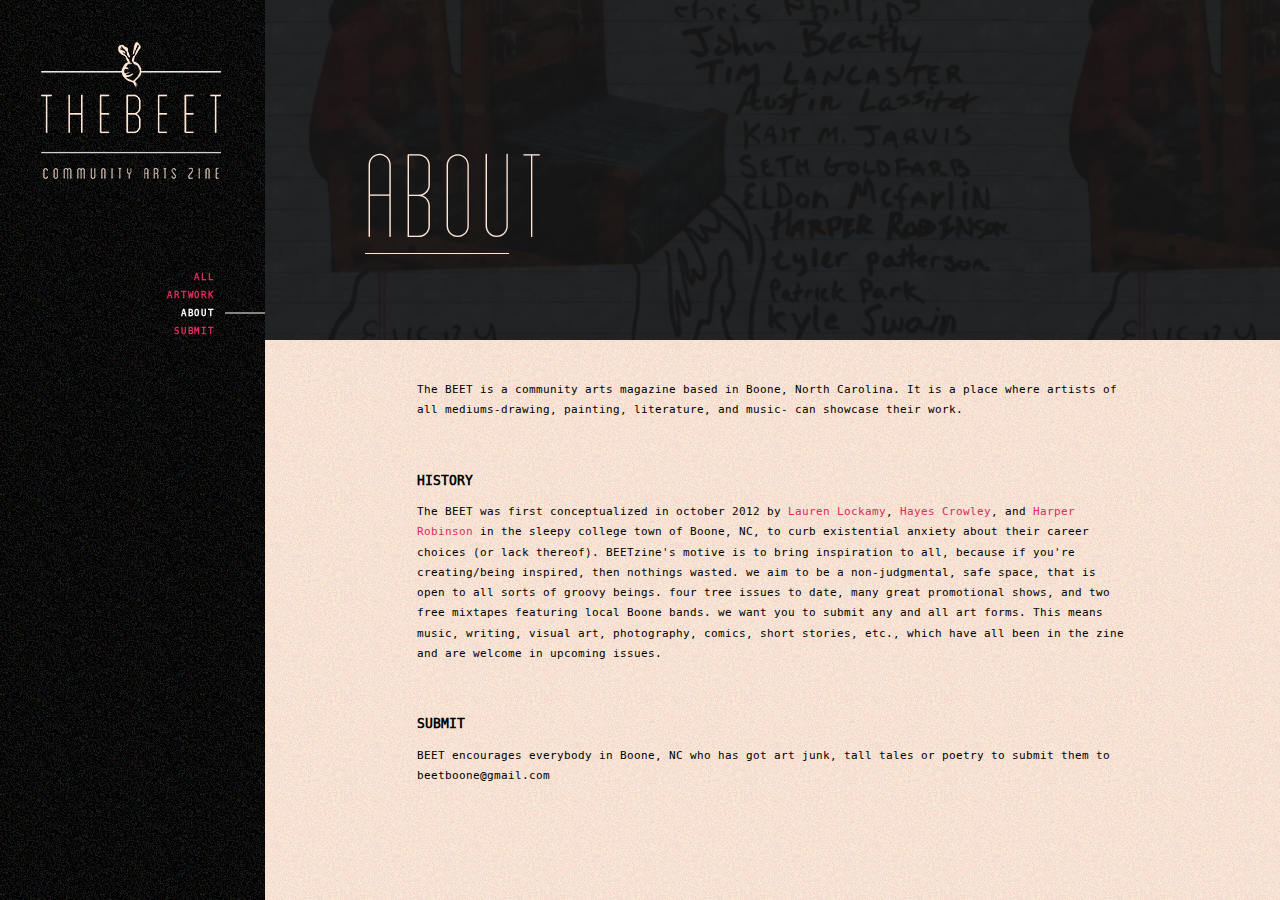
==== about.html @ a44f3ac5 "Improving class names" ====
<!DOCTYPE html>
<html lang="en">
	<head>
		<meta charset="utf-8">
		<meta http-equiv="x-ua-compatible" content="ie=edge">
		<meta name="viewport" content="width=device-width, initial-scale=1">
		<title>BEET - About</title>
		<link rel="stylesheet" href="css/normalize.css">
		<link rel="stylesheet" href="css/main.css">
	</head>
	<body>
		<header id="header">
			<div id="logo">
				<a href="index.html">
				<img src="images/logo.png">
				</a>
			</div>
			<nav>
				<ul>
					<li><a href="index.html">ALL</a></li>
					<li><a href="artwork.html">ARTWORK</a></li>
					<li class="active" ><a href="about.html">ABOUT</a></li>
					<li><a href="submit.html">SUBMIT</a></li>
				</ul>
			</nav>
		</header>
		<div id="content">
			<div class="content-header">
				<h1>about</h1>
			</div>
			<div class="main-content">
				<div class="content-about">
					<p>The BEET is a community arts magazine based in Boone, North Carolina. It is a place where artists of all mediums-drawing, painting, literature, and music- can showcase their work.</p>
					<h3>history</h3>
					<p>The BEET was first conceptualized in october 2012 by <span>Lauren Lockamy</span>, <span>Hayes Crowley</span>, and <span>Harper Robinson</span> in the sleepy college town of Boone, NC, to curb existential anxiety about their career choices (or lack thereof). BEETzine's motive is to bring inspiration to all, because if you're creating/being inspired, then nothings wasted. we aim to be a non-judgmental, safe space, that is open to all sorts of groovy beings. four tree issues to date, many great promotional shows, and two free mixtapes featuring local Boone bands. we want you to submit any and all art forms. This means music, writing, visual art, photography, comics, short stories, etc., which have all been in the zine and are welcome in upcoming issues.</p>
					<h3>submit</h3>
					<p>BEET encourages everybody in Boone, NC who has got art junk, tall tales or poetry to submit them to beetboone@gmail.com</p>
				</div>
			</div>
		</div>
		<div class="clearBoth"></div>
		<script src="https://ajax.googleapis.com/ajax/libs/jquery/1.11.3/jquery.min.js"></script>
        <script>window.jQuery || document.write('<script src="javascript/jquery.js"><\/script>')</script>
		<script type="text/javascript" src="javascript/project.js"></script>
	</body>
</html>
---- css/main.css ----
/**
*
*CONTENTS
*
*-----Standard-----
*
*General Styles
*
*Header and Navigation
*
*Content
*
*Footer
*
*Index.html
*
*Artwork.html
*
*About.html
*
*Contact.html
*
*-----Responsive-----
*
**/




/*---------- #Standard ----------*/


/*-------------------------*\
    #GENERAL-STYLES
\*-------------------------*/

* {
    box-sizing: border-box;
}


@font-face {
    font-family: 'bitstream_vera_sans_monoroman';
    src: url('../fonts/bitstreamverasansmono_roman_macroman/VeraMono-webfont.eot');
    src: url('../fonts/bitstreamverasansmono_roman_macroman/VeraMono-webfont.eot?#iefix') format('embedded-opentype'),
         url('../fonts/bitstreamverasansmono_roman_macroman/VeraMono-webfont.woff') format('woff'),
         url('../fonts/bitstreamverasansmono_roman_macroman/VeraMono-webfont.ttf') format('truetype'),
         url('../fonts/bitstreamverasansmono_roman_macroman/VeraMono-webfont.svg#bitstream_vera_sans_monoroman') format('svg');
    font-weight: normal;
    font-style: normal;
}

@font-face {
    font-family: 'blanch_condensed_light';
    src: url('../fonts/blanch_condensed_light.otf');
    font-weight: normal;
    font-style: normal;
}

html, body {
    height: 100%;
    font-family: "bitstream_vera_sans_monoroman";
    font-size: 62.5%;
    margin: 0;
    padding: 0;
}

body {
    background: url(../images/background2.png);
}

a {
    text-decoration: none;
    color: #db2c5e;
    -webkit-transition: color .5s ease;
    -moz-transition: color .5s ease;
    -o-transition: color .5s ease;
    transition: color .5s ease;
    font-weight: bold;
}

a:hover {
    color: #ffe6d7;

}
/*-------------------------*\
    #HEADER and NAVIGATION
\*-------------------------*/


header {
    background: url(../images/background.png);
    float: left;
    height: 100%;
    position: fixed;
    width: 265px;
}

header a  {
    color: rgb(219, 44, 94);
    text-decoration: none;
}

#logo {
    margin: 40px 30px 30px 30px;
}

header nav {
    height: 100%;

}

header ul {
    margin: 70px 0;
    padding: 0;

}

header li {
    clear: both;
    float: right;
    height: 18px;
    list-style: none;
    letter-spacing: 0.3em;
    margin: 0;
    overflow: hidden;
    text-align: right;
    width: 150px;
    -webkit-transform: translateZ(0);

}

header li a {
    display: block;
    float: left;
    position: relative;
    text-decoration: none;
    top: 50%;
    width: 100px;
    font-size: 1.5em;
    -webkit-transform: translateY(-50%);
    -moz-transform: translateY(-50%);
    transform: translateY(-50%);

}
header li a:after {
    content: "";
    position: absolute;
    width: 100%;
    height: 1px;
    top: 50%;
    left: 50%;
    transform: translateY(-50%);
    background: #fff;
    -webkit-transform: translateX(100%);
    -moz-transform: translateX(100%);
    transform: translateX(100%);
    -webkit-transition: all 0.3s ease-in-out 0s;
    transition: all 0.3s ease-in-out 0s;
}

header li:hover a:after  {
    -webkit-transform: translateX(60%);
    -moz-transform: translateX(60%);
    transform: translateX(60%);
}

.active a {
    color: #fff;
}

.active a:after {
    -webkit-transform: translateX(60%);
    transform: translateX(60%);
}
/*-------------------------*\
    #CONTENT
\*-------------------------*/

#content {
    float: right;
    height: 100%;
    position: relative;
    overflow: auto;
}

#content .content-header {
    width: 100%;
    height: 340px;
    background-image: url("../images/marquee.png");
}

#content .content-header h1 {
    margin: 0px;
    padding: 0px;
    font-family: 'blanch_condensed_light';
    display: inline-block;
    font-weight: normal;
    font-size: 20em;
    color: #ffe6d7;
    position: absolute;
    top: 150px;
    left: 100px;
    line-height: .75em;
    padding-bottom: 10px;
}

#content .content-header h1:after {
    content: "";
    position: absolute;
    width: 77%;
    height: 1px;
    bottom: 0;
    left: 0;
    background: #ffe6d7;
}

#content .main-content {
    position: absolute;
    top: 340px;
    bottom: 0;
    left: 0;
    width: 100%;
}

/*-------------------------*\
    #FOOTER
\*-------------------------*/                
    

/*-------------------------*\
    #INDEX.html
\*-------------------------*/
.content__index {
    width: 80%; 
    margin: 0 auto;
}

.preview {
    width: 100%;
    height: 500px;
    overflow: hidden;
    position: relative;
    padding: 20px;
}

.preview h1 {
    position: absolute;
    top: 20px;
    left: 20px;
    color: #fff;
    font-size: 5em;
    background: rgba(219, 44, 94, .7);
    text-transform: uppercase;
    letter-spacing: 3px;
}

.preview-img {
    overflow: hidden;
}

.recent-submissions {
    width: 60%;
    padding: 20px 0 20px 20px;
    display: inline-block;
}

.recent-submissions h1 {
    font-size: 3.5em;
    text-transform: uppercase;
    letter-spacing: 2px;
    border-bottom: 2px solid #000;
    display: inline-block;
    margin: 0 0 10px 0;
}

.submission {
    overflow: hidden;
    width: 100%;
    margin-bottom: 20px;
}

.submission-img {
    height: 350px;
    width: 100%;
    overflow: hidden;
}

.type {
    font-size: 3em;
    text-transform: uppercase;
    border-right: 2px solid rgb(219, 44, 94);
    display: inline-block;
    margin-top: 10px;
    padding-right: 10px;
}

.date {
    display: inline-block;
    font-size: 2em;

    text-transform: uppercase;
}

.submission-text p {
    font-size: 2em;

}

.recent-featured {
    width: 30%;

    display: inline-block;
    position: relative;
    float: right;
    margin: 20px 20px 0 0;
    border-left: 1px solid #000;
    padding-left: 5px;
}

.recent-featured h1 {
    text-transform: uppercase;
    letter-spacing: 1px;
    font-size: 3em;
    color: rgb(219, 44, 94);
    border-bottom: 1px solid rgb(219, 44, 94);
    display: inline-block;

}

.featured {
    width: 100%;
    height: 300px;
    overflow: hidden;
    margin-bottom: 30px;
}

.featured-img {
    width: 100%;
    height: 150px;
    overflow: hidden;
}

.featured-text {
    width: 100%;
    height: 150px;
    font-size: 1.8em;

}

/*-------------------------*\
    #ARTWORK.html
\*-------------------------*/

.tile-container {
    width: 100%;
    overflow: hidden;
    padding: 20px;
    position: relative;
}



.content-title {
    width: 25%;
    padding-bottom: 32%;
    float: left;
    position: relative;
    overflow: hidden;
    margin-bottom: 2%;
}

.ex {
    position: absolute;
    top: 0;
    right: 0;
    left: 0;
    bottom: 0;
    margin: 10px;
    background: #000;
}

.tile-img {
    width: 100%;
    height: 80%;
    background: url(../images/tile.JPG) center;
    position: absolute;
    background-size: cover;
    -webkit-transform: translateZ(0);
}

.overlay {
    position: absolute;
    top: 0;
    right: 0;
    bottom: 0;
    left: 0;
    background: #000;
    opacity: 0;
    transition: all .3s ease-in-out;
}
.tile-img a {
    position: absolute;
    top: 0;
    right: 0;
    bottom: 0;
    left: 0;
    color: #fff;
}

.tile-img span {
    position: absolute;
    top: 50%;
    left: 50%;
    -webkit-transform: translate(-50%, -50%);
    transform: translate(-50%, -50%);
    visibility: hidden;
    padding: 8px;
    font-size: 2em;
    text-transform: uppercase;
    font-weight: 100;
}

.tile-img span:before {
    content: "";
    position: absolute;
    width: 100%;
    height: 1px;
    bottom: 0;
    left: 0;
    background: #fff;
    visibility: hidden;
    -webkit-transform: scaleX(0);
    transform: scaleX(0);
    -webkit-transition: all 0.3s ease-in-out 0s;
    transition: all 0.3s ease-in-out 0s;
}


.tile-img:hover .overlay {
    opacity: .7;
}

.tile-img:hover  span {
    visibility: visible;
}

.tile-img:hover span:before {
    visibility: visible;
    -webkit-transform: scaleX(.5);
    transform: scaleX(.5);
}

.tile-text {
    width: 100%;
    height: 20%;
    position: absolute;
    bottom: 0;
}

.text-box {
    width: 80%;
    overflow: hidden;
    position: absolute;
    top: 50%;
    left: 50%;
    -webkit-transform: translate(-50%, -50%);
    transform: translate(-50%, -50%);
    margin: 0 auto;

}

.tile-text p {
    letter-spacing: .2em;
    text-transform: uppercase;
}

.tile-text .title {
    color: #db2c5e;
    margin: 0;
}

.tile-text .date {
    color: #ffe6d7;
}

.tile-text .title:after {
    content: "";
    position: absolute;
    width: 30%;
    height: 1px;
    bottom: 0;
    left: 0;
    background: #ffe6d7;
}
/*-------------------------*\
    #ARTPAGE.html
\*-------------------------*/



/*-------------------------*\
    #ABOUT.html
\*-------------------------*/
 
 .content-about {
    width: 70%;
    margin: 40px auto;  
    line-height: 1.8em;
    font-size: 1.8em;
 }

.content-about p {
    margin-bottom: 50px;
}

.content-about p span {
    color: rgb(219, 44, 94);
}
.content-about h3 {
    text-transform: uppercase;
    margin: 0;
}



/*-------------------------*\
    #SUBMIT.html
\*-------------------------*/

.content-submit {
    width: 70%;
    margin: 40px auto;  
    line-height: 1.8em;
    font-size: 1.8em;
    display: block
}

fieldset {
    margin:0 auto;
    width: 235px;
}
legend {
    font-weight:bold;
    font-size:125%;
}
form div.row {
    margin-bottom: 8px;
}
label {
    display: block;
    font-weight:bold;
}
input[type=text],input[type=email] {
    display:block;
    width: 400px;
}

textarea {
    width: 400px;
    height:200px;
}
/*---------- #Responsive ----------*/


@media screen and (max-width: 1270px) {

    header {
        z-index: 4;
    }

    .content-title {
        width: 33.3%;
        padding-bottom: 40%;
    }

    #content {
        /*height: auto;*/
    }
}


@media screen and (max-width: 1050px) {
    #content {
        width: 100% !important;
    }


    header {
        height: 200px;
        width: 100%;
        background: transparent;
        position: relative;
        background: url(../images/marquee.png);
        display: block;
    }

    #logo {
        margin: 0;
    }

    #logo img {
        display: block;
        margin: 0 auto;
    }

    header nav {
        display: inline-block;
        height: auto;
        width: 100%;
        text-align: center;
        padding: 10px;
    }

    header nav ul {
        display: inline;
    }

    header nav li {
        clear: none;
        width: 25%;
        margin: 0;
        padding: 0;
        position: relative;
        float: left;
    }

    nav li a {
        width: auto;
        position: absolute;
        top: 50%;
        left: 50%;
        transform: translate(-50%, -50%);
        padding-bottom: 5px;
    }

    .active a:after {
        -webkit-transform: scaleX(100%);
                transform: scaleX(100%);
        -webkit-transform: translateX(0);
                transform: translateX(0);
    }

    header li a:after {
        content: "";
        position: absolute;
        width: 100%;
        height: 1px;
        bottom: 0;
        left: 0;
        top: auto;
        background: #fff;
        -webkit-transform: scaleX(0);
        transform: scaleX(0);
        -webkit-transition: all 0.3s ease 0s;
        transition: all 0.3s ease 0s;
    }

    header li:hover a:after {
        -webkit-transform: scaleX(1);
        transform: scaleX(1);
    }

    #content {
        width: 100%;
        overflow: visible;
        height: auto;
    }

    #content .content-header {
        display: none;
    }

    #content .main-content {
        position: relative;
        top: 0;
    }
    #content .content-header h1 {
        display: none;
    }
    .content-title {
    }


}


@media screen and (max-width: 750px) {

    .content-title {
        width: 50%;
        padding-bottom: 60%;
    }
}

@media screen and (max-width: 700px) {
    .recent-submissions {
        padding: 20px;
        width: 100%;
    }
    .recent-featured {
        display: none;
    }
}


@media screen and (max-width: 520px) {
    .content-title {
        width: 100%;
        padding-bottom: 120%;
    }
}

@media screen and (max-width: 420px) {
    form {
        width: 90%;
        margin: 0 auto;
        padding: 0;
    }

    fieldset {
        width: 100%;
        overflow: hidden;
    }

    input[type=text],input[type=email] {
        display:block;
        width: 100%;
    }

    textarea {
        width: 100%;
        height:100px;
    }

    input[type=submit] {
        width: 100px;
    }
}
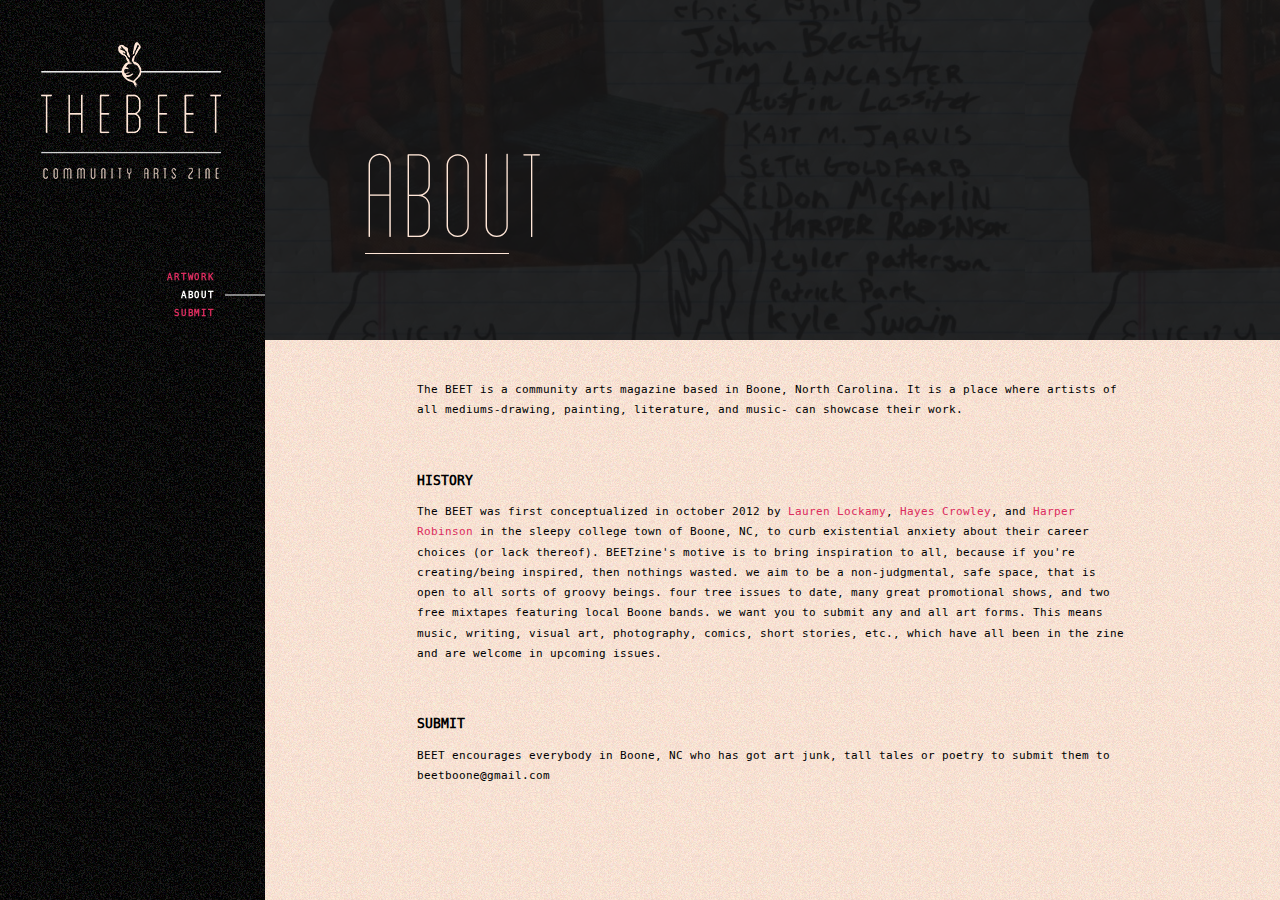
==== commit 3560c469: "Making home page the artwork page" ====
--- a/about.html
+++ b/about.html
@@ -17,16 +17,15 @@
 			</div>
 			<nav>
 				<ul>
-					<li><a href="index.html">ALL</a></li>
-					<li><a href="artwork.html">ARTWORK</a></li>
-					<li class="active" ><a href="about.html">ABOUT</a></li>
-					<li><a href="submit.html">SUBMIT</a></li>
+					<li><a href="index.html">Artwork</a></li>
+					<li class="active"><a href="about.html">About</a></li>
+					<li><a href="submit.html">Submit</a></li>
 				</ul>
 			</nav>
 		</header>
 		<div id="content">
 			<div class="content-header">
-				<h1>about</h1>
+				<h1>About</h1>
 			</div>
 			<div class="main-content">
 				<div class="content-about">
--- a/css/main.css
+++ b/css/main.css
@@ -1,740 +1,602 @@
 /**
-*
-*CONTENTS
-*
-*-----Standard-----
-*
-*General Styles
-*
-*Header and Navigation
-*
-*Content
-*
-*Footer
-*
-*Index.html
-*
-*Artwork.html
-*
-*About.html
-*
-*Contact.html
-*
-*-----Responsive-----
-*
-**/
-
-
-
-
-/*---------- #Standard ----------*/
-
-
-/*-------------------------*\
-    #GENERAL-STYLES
-\*-------------------------*/
-
+ * Table of Contents
+ *
+ * 1.0 - General
+ * 2.0 - Header
+ * 3.0 - Content
+ * 4.0 - Footer
+ * 5.0 - Home
+ * 6.0 - Artwork
+ * 7.0 - About
+ * 8.0 - Contact
+ * 9.0 - Responsive
+ */
+
+/**
+ * 1.0 - General
+ */
 * {
-    box-sizing: border-box;
-}
-
-
+	box-sizing: border-box;
+}
 @font-face {
-    font-family: 'bitstream_vera_sans_monoroman';
-    src: url('../fonts/bitstreamverasansmono_roman_macroman/VeraMono-webfont.eot');
-    src: url('../fonts/bitstreamverasansmono_roman_macroman/VeraMono-webfont.eot?#iefix') format('embedded-opentype'),
-         url('../fonts/bitstreamverasansmono_roman_macroman/VeraMono-webfont.woff') format('woff'),
-         url('../fonts/bitstreamverasansmono_roman_macroman/VeraMono-webfont.ttf') format('truetype'),
-         url('../fonts/bitstreamverasansmono_roman_macroman/VeraMono-webfont.svg#bitstream_vera_sans_monoroman') format('svg');
-    font-weight: normal;
-    font-style: normal;
-}
-
+	font-family: 'bitstream_vera_sans_monoroman';
+	src: url('../fonts/bitstreamverasansmono_roman_macroman/VeraMono-webfont.eot');
+	src: url('../fonts/bitstreamverasansmono_roman_macroman/VeraMono-webfont.eot?#iefix') format('embedded-opentype'),
+	     url('../fonts/bitstreamverasansmono_roman_macroman/VeraMono-webfont.woff') format('woff'),
+	     url('../fonts/bitstreamverasansmono_roman_macroman/VeraMono-webfont.ttf') format('truetype'),
+	     url('../fonts/bitstreamverasansmono_roman_macroman/VeraMono-webfont.svg#bitstream_vera_sans_monoroman') format('svg');
+	font-weight: normal;
+	font-style: normal;
+}
 @font-face {
-    font-family: 'blanch_condensed_light';
-    src: url('../fonts/blanch_condensed_light.otf');
-    font-weight: normal;
-    font-style: normal;
-}
-
-html, body {
-    height: 100%;
-    font-family: "bitstream_vera_sans_monoroman";
-    font-size: 62.5%;
-    margin: 0;
-    padding: 0;
-}
-
+	font-family: 'blanch_condensed_light';
+	font-style: normal;
+	font-weight: normal;
+	src: url('../fonts/blanch_condensed_light.otf');
+}
+html,
 body {
-    background: url(../images/background2.png);
-}
-
+	font-family: "bitstream_vera_sans_monoroman";
+	font-size: 62.5%;
+	height: 100%;
+	margin: 0;
+	padding: 0;
+}
+body {
+	background: url(../images/background2.png);
+}
 a {
-    text-decoration: none;
-    color: #db2c5e;
-    -webkit-transition: color .5s ease;
-    -moz-transition: color .5s ease;
-    -o-transition: color .5s ease;
-    transition: color .5s ease;
-    font-weight: bold;
-}
-
+	color: #db2c5e;
+	font-weight: bold;
+	text-decoration: none;
+	-webkit-transition: color .5s ease;
+	-moz-transition: color .5s ease;
+	-o-transition: color .5s ease;
+	transition: color .5s ease;
+}
 a:hover {
-    color: #ffe6d7;
-
-}
-/*-------------------------*\
-    #HEADER and NAVIGATION
-\*-------------------------*/
-
-
+	color: #ffe6d7;
+}
+
+/**
+ * 2.0 - Header
+ */
 header {
-    background: url(../images/background.png);
-    float: left;
-    height: 100%;
-    position: fixed;
-    width: 265px;
-}
-
-header a  {
-    color: rgb(219, 44, 94);
-    text-decoration: none;
-}
-
+	background: url(../images/background.png);
+	height: 100%;
+	float: left;
+	position: fixed;
+	width: 265px;
+}
+header a {
+	color: rgb(219, 44, 94);
+	text-decoration: none;
+	text-transform: uppercase;
+}
 #logo {
-    margin: 40px 30px 30px 30px;
-}
-
+	margin: 40px 30px 30px 30px;
+}
 header nav {
-    height: 100%;
-
-}
-
+	height: 100%;
+}
 header ul {
-    margin: 70px 0;
-    padding: 0;
-
-}
-
+	margin: 70px 0;
+	padding: 0;
+}
 header li {
-    clear: both;
-    float: right;
-    height: 18px;
-    list-style: none;
-    letter-spacing: 0.3em;
-    margin: 0;
-    overflow: hidden;
-    text-align: right;
-    width: 150px;
-    -webkit-transform: translateZ(0);
-
-}
-
+	clear: both;
+	float: right;
+	height: 18px;
+	letter-spacing: 0.3em;
+	list-style: none;
+	margin: 0;
+	overflow: hidden;
+	text-align: right;
+	-webkit-transform: translateZ(0);
+	width: 150px;
+}
 header li a {
-    display: block;
-    float: left;
-    position: relative;
-    text-decoration: none;
-    top: 50%;
-    width: 100px;
-    font-size: 1.5em;
-    -webkit-transform: translateY(-50%);
-    -moz-transform: translateY(-50%);
-    transform: translateY(-50%);
-
+	display: block;
+	float: left;
+	font-size: 1.5em;
+	position: relative;
+	text-decoration: none;
+	top: 50%;
+	-webkit-transform: translateY(-50%);
+	-moz-transform: translateY(-50%);
+	transform: translateY(-50%);
+	width: 100px;
 }
 header li a:after {
-    content: "";
-    position: absolute;
-    width: 100%;
-    height: 1px;
-    top: 50%;
-    left: 50%;
-    transform: translateY(-50%);
-    background: #fff;
-    -webkit-transform: translateX(100%);
-    -moz-transform: translateX(100%);
-    transform: translateX(100%);
-    -webkit-transition: all 0.3s ease-in-out 0s;
-    transition: all 0.3s ease-in-out 0s;
-}
-
-header li:hover a:after  {
-    -webkit-transform: translateX(60%);
-    -moz-transform: translateX(60%);
-    transform: translateX(60%);
-}
-
+	content: "";
+	height: 1px;
+	left: 50%;
+	position: absolute;
+	top: 50%;
+	transform: translateY(-50%);
+	-webkit-transform: translateX(100%);
+	-moz-transform: translateX(100%);
+	transform: translateX(100%);
+	-webkit-transition: all 0.3s ease-in-out 0s;
+	transition: all 0.3s ease-in-out 0s;
+	width: 100%;
+	background: #fff;
+}
+header li:hover a:after {
+	-webkit-transform: translateX(60%);
+	-moz-transform: translateX(60%);
+	transform: translateX(60%);
+}
 .active a {
-    color: #fff;
-}
-
+	color: #fff;
+}
 .active a:after {
-    -webkit-transform: translateX(60%);
-    transform: translateX(60%);
-}
-/*-------------------------*\
-    #CONTENT
-\*-------------------------*/
-
+	-webkit-transform: translateX(60%);
+	transform: translateX(60%);
+}
+
+/**
+ * 3.0 - Content
+ */
 #content {
-    float: right;
-    height: 100%;
-    position: relative;
-    overflow: auto;
-}
-
+	float: right;
+	height: 100%;
+	overflow: auto;
+	position: relative;
+}
 #content .content-header {
-    width: 100%;
-    height: 340px;
-    background-image: url("../images/marquee.png");
-}
-
+	background-image: url("../images/marquee.png");
+	height: 340px;
+	width: 100%;
+}
 #content .content-header h1 {
-    margin: 0px;
-    padding: 0px;
-    font-family: 'blanch_condensed_light';
-    display: inline-block;
-    font-weight: normal;
-    font-size: 20em;
-    color: #ffe6d7;
-    position: absolute;
-    top: 150px;
-    left: 100px;
-    line-height: .75em;
-    padding-bottom: 10px;
-}
-
+	color: #ffe6d7;
+	display: inline-block;
+	font-family: 'blanch_condensed_light';
+	font-weight: normal;
+	left: 100px;
+	line-height: .75em;
+	margin: 0px;
+	padding: 0px;
+	font-size: 20em;
+	padding-bottom: 10px;
+	position: absolute;
+	top: 150px;
+}
 #content .content-header h1:after {
-    content: "";
-    position: absolute;
-    width: 77%;
-    height: 1px;
-    bottom: 0;
-    left: 0;
-    background: #ffe6d7;
-}
-
+	background: #ffe6d7;
+	bottom: 0;
+	content: "";
+	height: 1px;
+	left: 0;
+	position: absolute;
+	width: 77%;
+}
 #content .main-content {
-    position: absolute;
-    top: 340px;
-    bottom: 0;
-    left: 0;
-    width: 100%;
-}
-
-/*-------------------------*\
-    #FOOTER
-\*-------------------------*/                
-    
-
-/*-------------------------*\
-    #INDEX.html
-\*-------------------------*/
-.content__index {
-    width: 80%; 
-    margin: 0 auto;
-}
-
+	bottom: 0;
+	left: 0;
+	position: absolute;
+	top: 340px;
+	width: 100%;
+}
+
+/**
+ * 4.0 - Footer
+ */
+
+/**
+ * 5.0 - Home
+ */
 .preview {
-    width: 100%;
-    height: 500px;
-    overflow: hidden;
-    position: relative;
-    padding: 20px;
-}
-
+	height: 500px;
+	overflow: hidden;
+	padding: 20px;
+	position: relative;
+	width: 100%;
+}
 .preview h1 {
-    position: absolute;
-    top: 20px;
-    left: 20px;
-    color: #fff;
-    font-size: 5em;
-    background: rgba(219, 44, 94, .7);
-    text-transform: uppercase;
-    letter-spacing: 3px;
-}
-
+	background: rgba(219, 44, 94, .7);
+	color: #fff;
+	font-size: 5em;
+	left: 20px;
+	letter-spacing: 3px;
+	position: absolute;
+	text-transform: uppercase;
+	top: 20px;
+}
 .preview-img {
-    overflow: hidden;
-}
-
+	overflow: hidden;
+}
 .recent-submissions {
-    width: 60%;
-    padding: 20px 0 20px 20px;
-    display: inline-block;
-}
-
+	display: inline-block;
+	padding: 20px 0 20px 20px;
+	width: 60%;
+}
 .recent-submissions h1 {
-    font-size: 3.5em;
-    text-transform: uppercase;
-    letter-spacing: 2px;
-    border-bottom: 2px solid #000;
-    display: inline-block;
-    margin: 0 0 10px 0;
-}
-
+	border-bottom: 2px solid #000;
+	display: inline-block;
+	font-size: 3.5em;
+	letter-spacing: 2px;
+	margin: 0 0 10px 0;
+	text-transform: uppercase;
+}
 .submission {
-    overflow: hidden;
-    width: 100%;
-    margin-bottom: 20px;
-}
-
+	margin-bottom: 20px;
+	overflow: hidden;
+	width: 100%;
+}
 .submission-img {
-    height: 350px;
-    width: 100%;
-    overflow: hidden;
-}
-
+	height: 350px;
+	overflow: hidden;
+	width: 100%;
+}
 .type {
-    font-size: 3em;
-    text-transform: uppercase;
-    border-right: 2px solid rgb(219, 44, 94);
-    display: inline-block;
-    margin-top: 10px;
-    padding-right: 10px;
-}
-
+	border-right: 2px solid rgb(219, 44, 94);
+	display: inline-block;
+	font-size: 3em;
+	margin-top: 10px;
+	padding-right: 10px;
+	text-transform: uppercase;
+}
 .date {
-    display: inline-block;
-    font-size: 2em;
-
-    text-transform: uppercase;
-}
-
+	display: inline-block;
+	font-size: 2em;
+	text-transform: uppercase;
+}
 .submission-text p {
-    font-size: 2em;
-
-}
-
+	font-size: 2em;
+}
 .recent-featured {
-    width: 30%;
-
-    display: inline-block;
-    position: relative;
-    float: right;
-    margin: 20px 20px 0 0;
-    border-left: 1px solid #000;
-    padding-left: 5px;
-}
-
+	border-left: 1px solid #000;
+	display: inline-block;
+	float: right;
+	margin: 20px 20px 0 0;
+	padding-left: 5px;
+	position: relative;
+	width: 30%;
+}
 .recent-featured h1 {
-    text-transform: uppercase;
-    letter-spacing: 1px;
-    font-size: 3em;
-    color: rgb(219, 44, 94);
-    border-bottom: 1px solid rgb(219, 44, 94);
-    display: inline-block;
-
-}
-
+	border-bottom: 1px solid rgb(219, 44, 94);
+	color: rgb(219, 44, 94);
+	display: inline-block;
+	font-size: 3em;
+	letter-spacing: 1px;
+	text-transform: uppercase;
+}
 .featured {
-    width: 100%;
-    height: 300px;
-    overflow: hidden;
-    margin-bottom: 30px;
-}
-
+	height: 300px;
+	margin-bottom: 30px;
+	overflow: hidden;
+	width: 100%;
+}
 .featured-img {
-    width: 100%;
-    height: 150px;
-    overflow: hidden;
-}
-
+	height: 150px;
+	overflow: hidden;
+	width: 100%;
+}
 .featured-text {
-    width: 100%;
-    height: 150px;
-    font-size: 1.8em;
-
-}
-
-/*-------------------------*\
-    #ARTWORK.html
-\*-------------------------*/
-
+	font-size: 1.8em;
+	height: 150px;
+	width: 100%;
+}
+
+/**
+ * 6.0 - Artwork
+ */
 .tile-container {
-    width: 100%;
-    overflow: hidden;
-    padding: 20px;
-    position: relative;
-}
-
-
-
+	overflow: hidden;
+	padding: 20px;
+	position: relative;
+	width: 100%;
+}
 .content-title {
-    width: 25%;
-    padding-bottom: 32%;
-    float: left;
-    position: relative;
-    overflow: hidden;
-    margin-bottom: 2%;
-}
-
+	float: left;
+	margin-bottom: 2%;
+	overflow: hidden;
+	padding-bottom: 32%;
+	position: relative;
+	width: 25%;
+}
 .ex {
-    position: absolute;
-    top: 0;
-    right: 0;
-    left: 0;
-    bottom: 0;
-    margin: 10px;
-    background: #000;
-}
-
+	background: #000;
+	bottom: 0;
+	left: 0;
+	margin: 10px;
+	position: absolute;
+	right: 0;
+	top: 0;
+}
 .tile-img {
-    width: 100%;
-    height: 80%;
-    background: url(../images/tile.JPG) center;
-    position: absolute;
-    background-size: cover;
-    -webkit-transform: translateZ(0);
-}
-
+	background: url(../images/tile.JPG) center;
+	background-size: cover;
+	height: 80%;
+	position: absolute;
+	-webkit-transform: translateZ(0);
+	width: 100%;
+}
 .overlay {
-    position: absolute;
-    top: 0;
-    right: 0;
-    bottom: 0;
-    left: 0;
-    background: #000;
-    opacity: 0;
-    transition: all .3s ease-in-out;
+	background: #000;
+	bottom: 0;
+	left: 0;
+	opacity: 0;
+	position: absolute;
+	right: 0;
+	top: 0;
+	transition: all .3s ease-in-out;
 }
 .tile-img a {
-    position: absolute;
-    top: 0;
-    right: 0;
-    bottom: 0;
-    left: 0;
-    color: #fff;
-}
-
+	bottom: 0;
+	color: #fff;
+	left: 0;
+	position: absolute;
+	right: 0;
+	top: 0;
+}
 .tile-img span {
-    position: absolute;
-    top: 50%;
-    left: 50%;
-    -webkit-transform: translate(-50%, -50%);
-    transform: translate(-50%, -50%);
-    visibility: hidden;
-    padding: 8px;
-    font-size: 2em;
-    text-transform: uppercase;
-    font-weight: 100;
-}
-
+	font-size: 2em;
+	font-weight: 100;
+	left: 50%;
+	padding: 8px;
+	position: absolute;
+	text-transform: uppercase;
+	top: 50%;
+	-webkit-transform: translate(-50%, -50%);
+	transform: translate(-50%, -50%);
+	visibility: hidden;
+}
 .tile-img span:before {
-    content: "";
-    position: absolute;
-    width: 100%;
-    height: 1px;
-    bottom: 0;
-    left: 0;
-    background: #fff;
-    visibility: hidden;
-    -webkit-transform: scaleX(0);
-    transform: scaleX(0);
-    -webkit-transition: all 0.3s ease-in-out 0s;
-    transition: all 0.3s ease-in-out 0s;
-}
-
-
+	background: #fff;
+	bottom: 0;
+	content: "";
+	left: 0;
+	position: absolute;
+	height: 1px;
+	-webkit-transform: scaleX(0);
+	transform: scaleX(0);
+	-webkit-transition: all 0.3s ease-in-out 0s;
+	transition: all 0.3s ease-in-out 0s;
+	visibility: hidden;
+	width: 100%;
+}
 .tile-img:hover .overlay {
-    opacity: .7;
-}
-
-.tile-img:hover  span {
-    visibility: visible;
-}
-
+	opacity: .7;
+}
+.tile-img:hover	 span {
+	visibility: visible;
+}
 .tile-img:hover span:before {
-    visibility: visible;
-    -webkit-transform: scaleX(.5);
-    transform: scaleX(.5);
-}
-
+	-webkit-transform: scaleX(.5);
+	transform: scaleX(.5);
+	visibility: visible;
+}
 .tile-text {
-    width: 100%;
-    height: 20%;
-    position: absolute;
-    bottom: 0;
-}
-
+	bottom: 0;
+	height: 20%;
+	position: absolute;
+	width: 100%;
+}
 .text-box {
-    width: 80%;
-    overflow: hidden;
-    position: absolute;
-    top: 50%;
-    left: 50%;
-    -webkit-transform: translate(-50%, -50%);
-    transform: translate(-50%, -50%);
-    margin: 0 auto;
-
-}
-
+	left: 50%;
+	margin: 0 auto;
+	overflow: hidden;
+	position: absolute;
+	top: 50%;
+	-webkit-transform: translate(-50%, -50%);
+	transform: translate(-50%, -50%);
+	width: 80%;
+}
 .tile-text p {
-    letter-spacing: .2em;
-    text-transform: uppercase;
-}
-
+	letter-spacing: .2em;
+	text-transform: uppercase;
+}
 .tile-text .title {
-    color: #db2c5e;
-    margin: 0;
-}
-
+	color: #db2c5e;
+	margin: 0;
+}
 .tile-text .date {
-    color: #ffe6d7;
-}
-
+	color: #ffe6d7;
+}
 .tile-text .title:after {
-    content: "";
-    position: absolute;
-    width: 30%;
-    height: 1px;
-    bottom: 0;
-    left: 0;
-    background: #ffe6d7;
-}
-/*-------------------------*\
-    #ARTPAGE.html
-\*-------------------------*/
-
-
-
-/*-------------------------*\
-    #ABOUT.html
-\*-------------------------*/
- 
- .content-about {
-    width: 70%;
-    margin: 40px auto;  
-    line-height: 1.8em;
-    font-size: 1.8em;
- }
-
+	background: #ffe6d7;
+	bottom: 0;
+	content: "";
+	height: 1px;
+	left: 0;
+	position: absolute;
+	width: 30%;
+}
+
+/**
+ * 7.0 - About
+ */
+.content-about {
+	font-size: 1.8em;
+	line-height: 1.8em;
+	margin: 40px auto;
+	width: 70%;
+}
 .content-about p {
-    margin-bottom: 50px;
-}
-
+	margin-bottom: 50px;
+}
 .content-about p span {
-    color: rgb(219, 44, 94);
+	color: rgb(219, 44, 94);
 }
 .content-about h3 {
-    text-transform: uppercase;
-    margin: 0;
-}
-
-
-
-/*-------------------------*\
-    #SUBMIT.html
-\*-------------------------*/
-
+	margin: 0;
+	text-transform: uppercase;
+}
+
+/**
+ * 8.0 - Contact
+ */
 .content-submit {
-    width: 70%;
-    margin: 40px auto;  
-    line-height: 1.8em;
-    font-size: 1.8em;
-    display: block
-}
-
+	display: block;
+	font-size: 1.8em;
+	line-height: 1.8em;
+	margin: 40px auto;
+	width: 70%;
+}
 fieldset {
-    margin:0 auto;
-    width: 235px;
+	margin: 0 auto;
+	width: 235px;
 }
 legend {
-    font-weight:bold;
-    font-size:125%;
+	font-size: 125%;
+	font-weight: bold;
 }
 form div.row {
-    margin-bottom: 8px;
+	margin-bottom: 8px;
 }
 label {
-    display: block;
-    font-weight:bold;
+	display: block;
+	font-weight: bold;
 }
 input[type=text],input[type=email] {
-    display:block;
-    width: 400px;
-}
-
+	display: block;
+	width: 400px;
+}
 textarea {
-    width: 400px;
-    height:200px;
-}
-/*---------- #Responsive ----------*/
-
-
+	height: 200px;
+	width: 400px;
+}
+
+/**
+ * 9.0 - Responsive
+ */
 @media screen and (max-width: 1270px) {
-
-    header {
-        z-index: 4;
-    }
-
-    .content-title {
-        width: 33.3%;
-        padding-bottom: 40%;
-    }
-
-    #content {
-        /*height: auto;*/
-    }
-}
-
-
+	header {
+		z-index: 4;
+	}
+	.content-title {
+		padding-bottom: 40%;
+		width: 33.3%;
+	}
+}
 @media screen and (max-width: 1050px) {
-    #content {
-        width: 100% !important;
-    }
-
-
-    header {
-        height: 200px;
-        width: 100%;
-        background: transparent;
-        position: relative;
-        background: url(../images/marquee.png);
-        display: block;
-    }
-
-    #logo {
-        margin: 0;
-    }
-
-    #logo img {
-        display: block;
-        margin: 0 auto;
-    }
-
-    header nav {
-        display: inline-block;
-        height: auto;
-        width: 100%;
-        text-align: center;
-        padding: 10px;
-    }
-
-    header nav ul {
-        display: inline;
-    }
-
-    header nav li {
-        clear: none;
-        width: 25%;
-        margin: 0;
-        padding: 0;
-        position: relative;
-        float: left;
-    }
-
-    nav li a {
-        width: auto;
-        position: absolute;
-        top: 50%;
-        left: 50%;
-        transform: translate(-50%, -50%);
-        padding-bottom: 5px;
-    }
-
-    .active a:after {
-        -webkit-transform: scaleX(100%);
-                transform: scaleX(100%);
-        -webkit-transform: translateX(0);
-                transform: translateX(0);
-    }
-
-    header li a:after {
-        content: "";
-        position: absolute;
-        width: 100%;
-        height: 1px;
-        bottom: 0;
-        left: 0;
-        top: auto;
-        background: #fff;
-        -webkit-transform: scaleX(0);
-        transform: scaleX(0);
-        -webkit-transition: all 0.3s ease 0s;
-        transition: all 0.3s ease 0s;
-    }
-
-    header li:hover a:after {
-        -webkit-transform: scaleX(1);
-        transform: scaleX(1);
-    }
-
-    #content {
-        width: 100%;
-        overflow: visible;
-        height: auto;
-    }
-
-    #content .content-header {
-        display: none;
-    }
-
-    #content .main-content {
-        position: relative;
-        top: 0;
-    }
-    #content .content-header h1 {
-        display: none;
-    }
-    .content-title {
-    }
-
-
-}
-
-
+	#content {
+		width: 100% !important;
+	}
+	header {
+		background: transparent;
+		background: url(../images/marquee.png);
+		display: block;
+		height: 200px;
+		position: relative;
+		width: 100%;
+	}
+	#logo {
+		margin: 0;
+	}
+	#logo img {
+		display: block;
+		margin: 0 auto;
+	}
+	header nav {
+		display: inline-block;
+		height: auto;
+		padding: 10px;
+		text-align: center;
+		width: 100%;
+	}
+	header nav ul {
+		display: inline;
+	}
+	header nav li {
+		clear: none;
+		float: left;
+		margin: 0;
+		padding: 0;
+		position: relative;
+		width: 25%;
+	}
+	nav li a {
+		left: 50%;
+		padding-bottom: 5px;
+		position: absolute;
+		top: 50%;
+		transform: translate(-50%, -50%);
+		width: auto;
+	}
+	.active a:after {
+		-webkit-transform: scaleX(100%);
+		transform: scaleX(100%);
+		-webkit-transform: translateX(0);
+		transform: translateX(0);
+	}
+	header li a:after {
+		background: #fff;
+		bottom: 0;
+		content: "";
+		height: 1px;
+		left: 0;
+		position: absolute;
+		top: auto;
+		-webkit-transform: scaleX(0);
+		transform: scaleX(0);
+		-webkit-transition: all 0.3s ease 0s;
+		transition: all 0.3s ease 0s;
+		width: 100%;
+	}
+	header li:hover a:after {
+		-webkit-transform: scaleX(1);
+		transform: scaleX(1);
+	}
+	#content {
+		height: auto;
+		overflow: visible;
+		width: 100%;
+	}
+	#content .content-header {
+		display: none;
+	}
+	#content .main-content {
+		position: relative;
+		top: 0;
+	}
+	#content .content-header h1 {
+		display: none;
+	}
+}
 @media screen and (max-width: 750px) {
-
-    .content-title {
-        width: 50%;
-        padding-bottom: 60%;
-    }
-}
-
+	.content-title {
+		padding-bottom: 60%;
+		width: 50%;
+	}
+}
 @media screen and (max-width: 700px) {
-    .recent-submissions {
-        padding: 20px;
-        width: 100%;
-    }
-    .recent-featured {
-        display: none;
-    }
-}
-
-
+	.recent-submissions {
+		padding: 20px;
+		width: 100%;
+	}
+	.recent-featured {
+		display: none;
+	}
+}
 @media screen and (max-width: 520px) {
-    .content-title {
-        width: 100%;
-        padding-bottom: 120%;
-    }
-}
-
+	.content-title {
+		padding-bottom: 120%;
+		width: 100%;
+	}
+}
 @media screen and (max-width: 420px) {
-    form {
-        width: 90%;
-        margin: 0 auto;
-        padding: 0;
-    }
-
-    fieldset {
-        width: 100%;
-        overflow: hidden;
-    }
-
-    input[type=text],input[type=email] {
-        display:block;
-        width: 100%;
-    }
-
-    textarea {
-        width: 100%;
-        height:100px;
-    }
-
-    input[type=submit] {
-        width: 100px;
-    }
-}
-    
+	form {
+		margin: 0 auto;
+		padding: 0;
+		width: 90%;
+	}
+	fieldset {
+		overflow: hidden;
+		width: 100%;
+	}
+	input[type=text],input[type=email] {
+		display: block;
+		width: 100%;
+	}
+	textarea {
+		height: 100px;
+		width: 100%;
+	}
+	input[type=submit] {
+		width: 100px;
+	}
+}
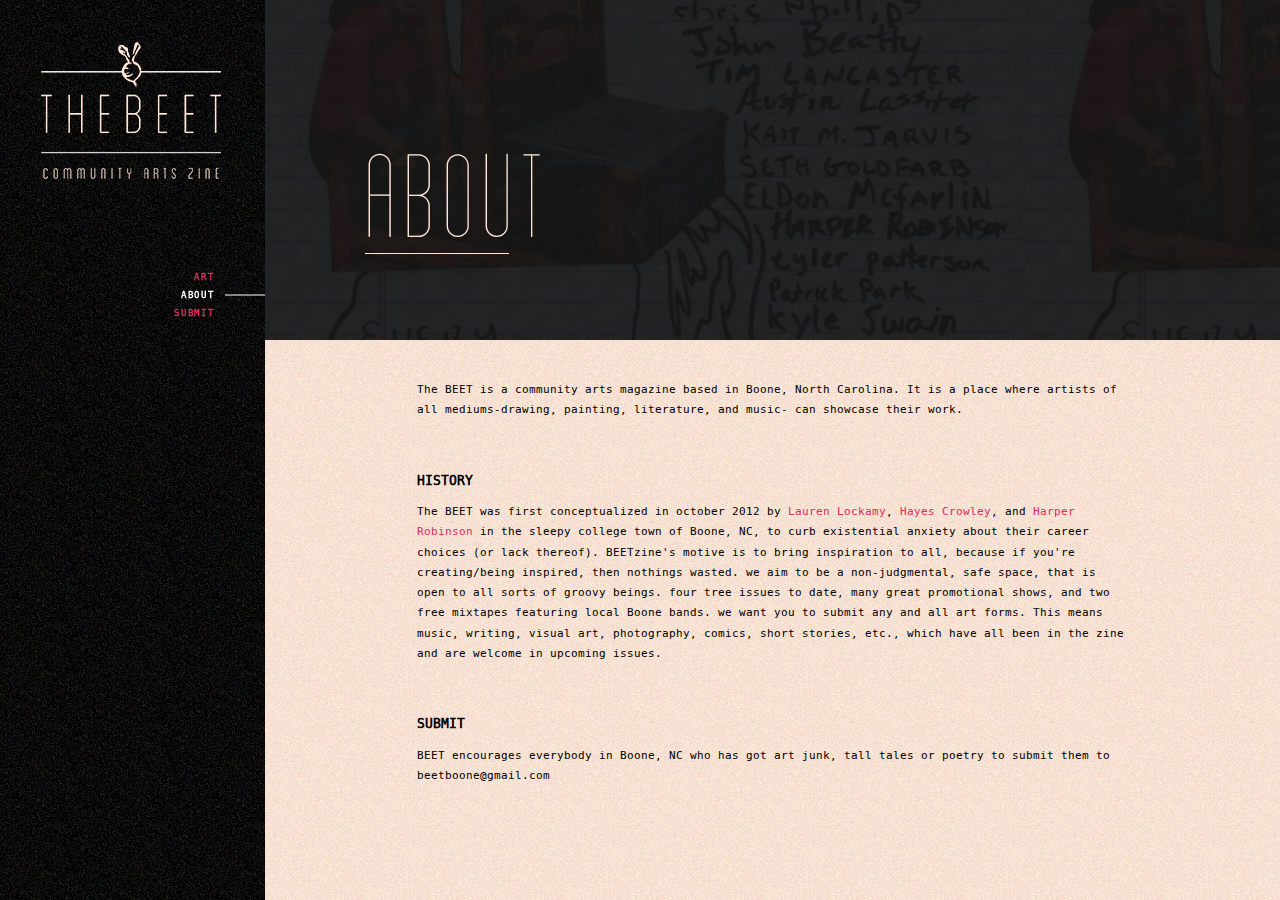
==== commit f1b067b7: "Changing artwork to art" ====
--- a/about.html
+++ b/about.html
@@ -17,7 +17,7 @@
 			</div>
 			<nav>
 				<ul>
-					<li><a href="index.html">Artwork</a></li>
+					<li><a href="index.html">Art</a></li>
 					<li class="active"><a href="about.html">About</a></li>
 					<li><a href="submit.html">Submit</a></li>
 				</ul>
--- a/css/main.css
+++ b/css/main.css
@@ -6,7 +6,7 @@
  * 3.0 - Content
  * 4.0 - Footer
  * 5.0 - Home
- * 6.0 - Artwork
+ * 6.0 - Art
  * 7.0 - About
  * 8.0 - Contact
  * 9.0 - Responsive
@@ -281,7 +281,7 @@
 }
 
 /**
- * 6.0 - Artwork
+ * 6.0 - Art
  */
 .tile-container {
 	overflow: hidden;
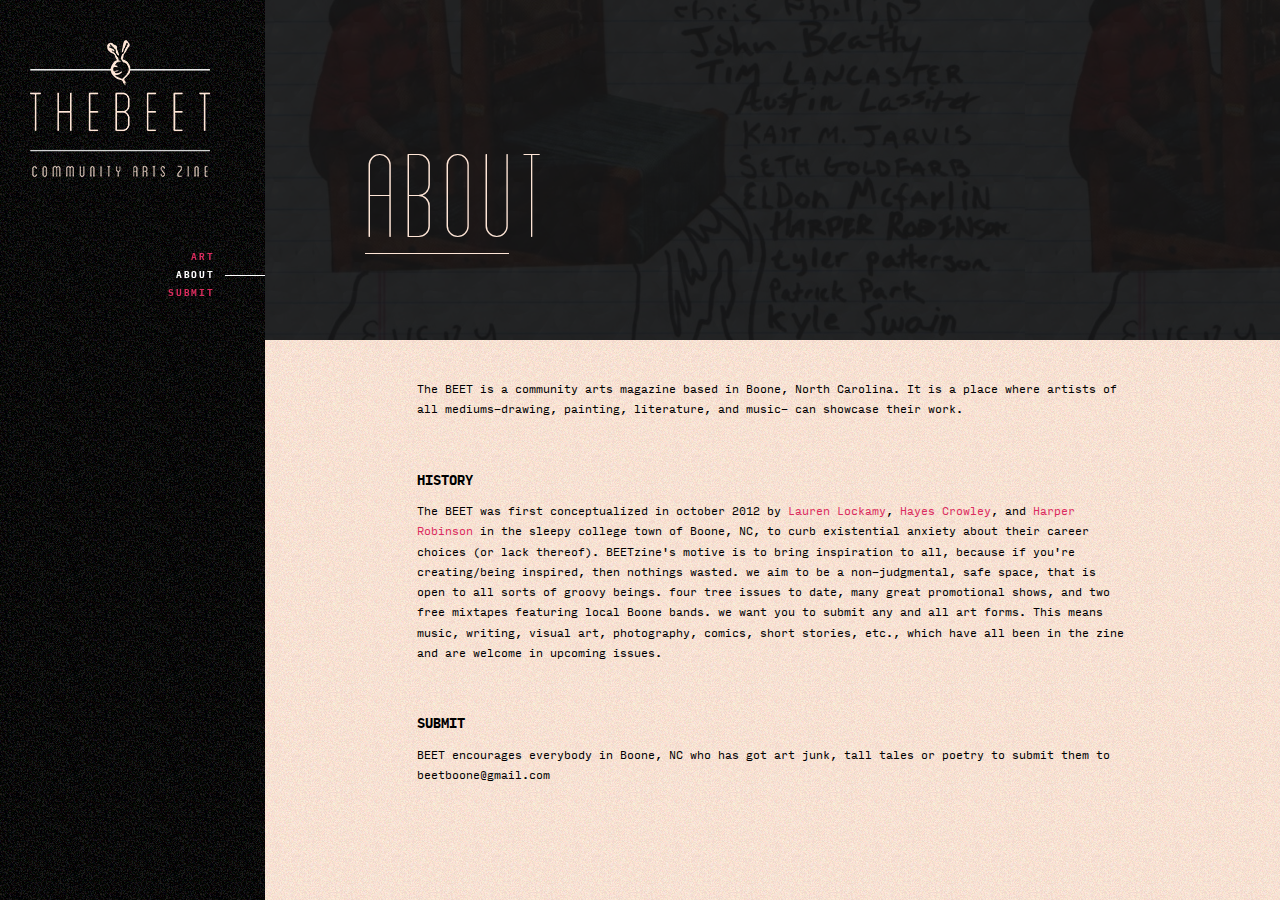
==== commit 018c9995: "Changing logo to a CSS sprite and adding mobile logo" ====
--- a/about.html
+++ b/about.html
@@ -5,15 +5,12 @@
 		<meta http-equiv="x-ua-compatible" content="ie=edge">
 		<meta name="viewport" content="width=device-width, initial-scale=1">
 		<title>BEET - About</title>
-		<link rel="stylesheet" href="css/normalize.css">
 		<link rel="stylesheet" href="css/main.css">
 	</head>
 	<body>
 		<header id="header">
 			<div id="logo">
-				<a href="index.html">
-				<img src="images/logo.png">
-				</a>
+				<a id="logo-link" href="index.html">The BEET</a>
 			</div>
 			<nav>
 				<ul>
@@ -37,7 +34,6 @@
 				</div>
 			</div>
 		</div>
-		<div class="clearBoth"></div>
 		<script src="https://ajax.googleapis.com/ajax/libs/jquery/1.11.3/jquery.min.js"></script>
         <script>window.jQuery || document.write('<script src="javascript/jquery.js"><\/script>')</script>
 		<script type="text/javascript" src="javascript/project.js"></script>
--- a/css/main.css
+++ b/css/main.css
@@ -19,31 +19,58 @@
 	box-sizing: border-box;
 }
 @font-face {
-	font-family: 'bitstream_vera_sans_monoroman';
-	src: url('../fonts/bitstreamverasansmono_roman_macroman/VeraMono-webfont.eot');
-	src: url('../fonts/bitstreamverasansmono_roman_macroman/VeraMono-webfont.eot?#iefix') format('embedded-opentype'),
-	     url('../fonts/bitstreamverasansmono_roman_macroman/VeraMono-webfont.woff') format('woff'),
-	     url('../fonts/bitstreamverasansmono_roman_macroman/VeraMono-webfont.ttf') format('truetype'),
-	     url('../fonts/bitstreamverasansmono_roman_macroman/VeraMono-webfont.svg#bitstream_vera_sans_monoroman') format('svg');
-	font-weight: normal;
+	font-family: "Input";
+	src: url("../fonts/input-bold.eot");
+	src: url("../fonts/input-bold.eot?#iefix") format("embedded-opentype"),
+	     url("../fonts/input-bold.woff") format("woff"),
+	     url("../fonts/input-bold.ttf") format("truetype"),
+	     url("../fonts/input-bold.svg#8a9868ef88ca3c3538aa18acafcc1dd3") format("svg");
 	font-style: normal;
+	font-weight: bold;
 }
 @font-face {
-	font-family: 'blanch_condensed_light';
+	font-family: "Input";
+	src: url("../fonts/input-regular.eot");
+	src: url("../fonts/input-regular.eot?#iefix") format("embedded-opentype"),
+	     url("../fonts/input-regular.woff") format("woff"),
+	     url("../fonts/input-regular.ttf") format("truetype"),
+	     url("../fonts/input-regular.svg#841331703feb203407d2b481eb322210") format("svg");
 	font-style: normal;
 	font-weight: normal;
-	src: url('../fonts/blanch_condensed_light.otf');
+}
+@font-face {
+	font-family: "Blanch";
+	src: url("../fonts/blanch-regular.eot");
+	src: url("../fonts/blanch-regular.eot?#iefix") format("embedded-opentype"),
+	     url("../fonts/blanch-regular.woff") format("woff"),
+	     url("../fonts/blanch-regular.ttf") format("truetype"),
+	     url("../fonts/blanch-regular.svg#59fcbb7dfe5e200b693f0aaad77e1763") format("svg");
+	font-style: normal;
+	font-weight: normal;
+}
+@font-face {
+	font-family: "Blanch";
+	src: url("../fonts/blanch-bold.eot");
+	src: url("../fonts/blanch-bold.eot?#iefix") format("embedded-opentype"),
+	     url("../fonts/blanch-bold.woff") format("woff"),
+	     url("../fonts/blanch-bold.ttf")  format("truetype"),
+	     url("../fonts/blanch-bold.svg#c3f88d504bf871edbcffdf847147574c") format("svg");
+	font-style: normal;
+	font-weight: bold;
 }
 html,
 body {
-	font-family: "bitstream_vera_sans_monoroman";
+	font-family: "Input", monospace;
 	font-size: 62.5%;
 	height: 100%;
 	margin: 0;
 	padding: 0;
+	-ms-text-size-adjust: 100%;
+	-webkit-text-size-adjust: 100%;
 }
 body {
-	background: url(../images/background2.png);
+	background: url("../images/background2.png");
+	margin: 0;
 }
 a {
 	color: #db2c5e;
@@ -62,7 +89,7 @@
  * 2.0 - Header
  */
 header {
-	background: url(../images/background.png);
+	background: url("../images/background.png");
 	height: 100%;
 	float: left;
 	position: fixed;
@@ -75,6 +102,14 @@
 }
 #logo {
 	margin: 40px 30px 30px 30px;
+}
+#logo-link {
+	background: url("../images/logo.png");
+	display: block;
+	height: 138px;
+	overflow: hidden;
+	text-indent: -999px;
+	width: 180px;
 }
 header nav {
 	height: 100%;
@@ -152,7 +187,7 @@
 #content .content-header h1 {
 	color: #ffe6d7;
 	display: inline-block;
-	font-family: 'blanch_condensed_light';
+	font-family: "Blanch", sans-serif;
 	font-weight: normal;
 	left: 100px;
 	line-height: .75em;
@@ -307,7 +342,7 @@
 	top: 0;
 }
 .tile-img {
-	background: url(../images/tile.JPG) center;
+	background: url("../images/tile.JPG") center;
 	background-size: cover;
 	height: 80%;
 	position: absolute;
@@ -477,19 +512,16 @@
 		width: 100% !important;
 	}
 	header {
-		background: transparent;
-		background: url(../images/marquee.png);
 		display: block;
-		height: 200px;
+		height: auto;
 		position: relative;
 		width: 100%;
 	}
 	#logo {
 		margin: 0;
 	}
-	#logo img {
-		display: block;
-		margin: 0 auto;
+	#logo-link {
+		margin: 20px auto;
 	}
 	header nav {
 		display: inline-block;
@@ -564,6 +596,11 @@
 	}
 }
 @media screen and (max-width: 700px) {
+	#logo-link {
+		background: url("../images/logo-mobile.png");
+		height: 50px;
+		width: 300px;
+	}
 	.recent-submissions {
 		padding: 20px;
 		width: 100%;
